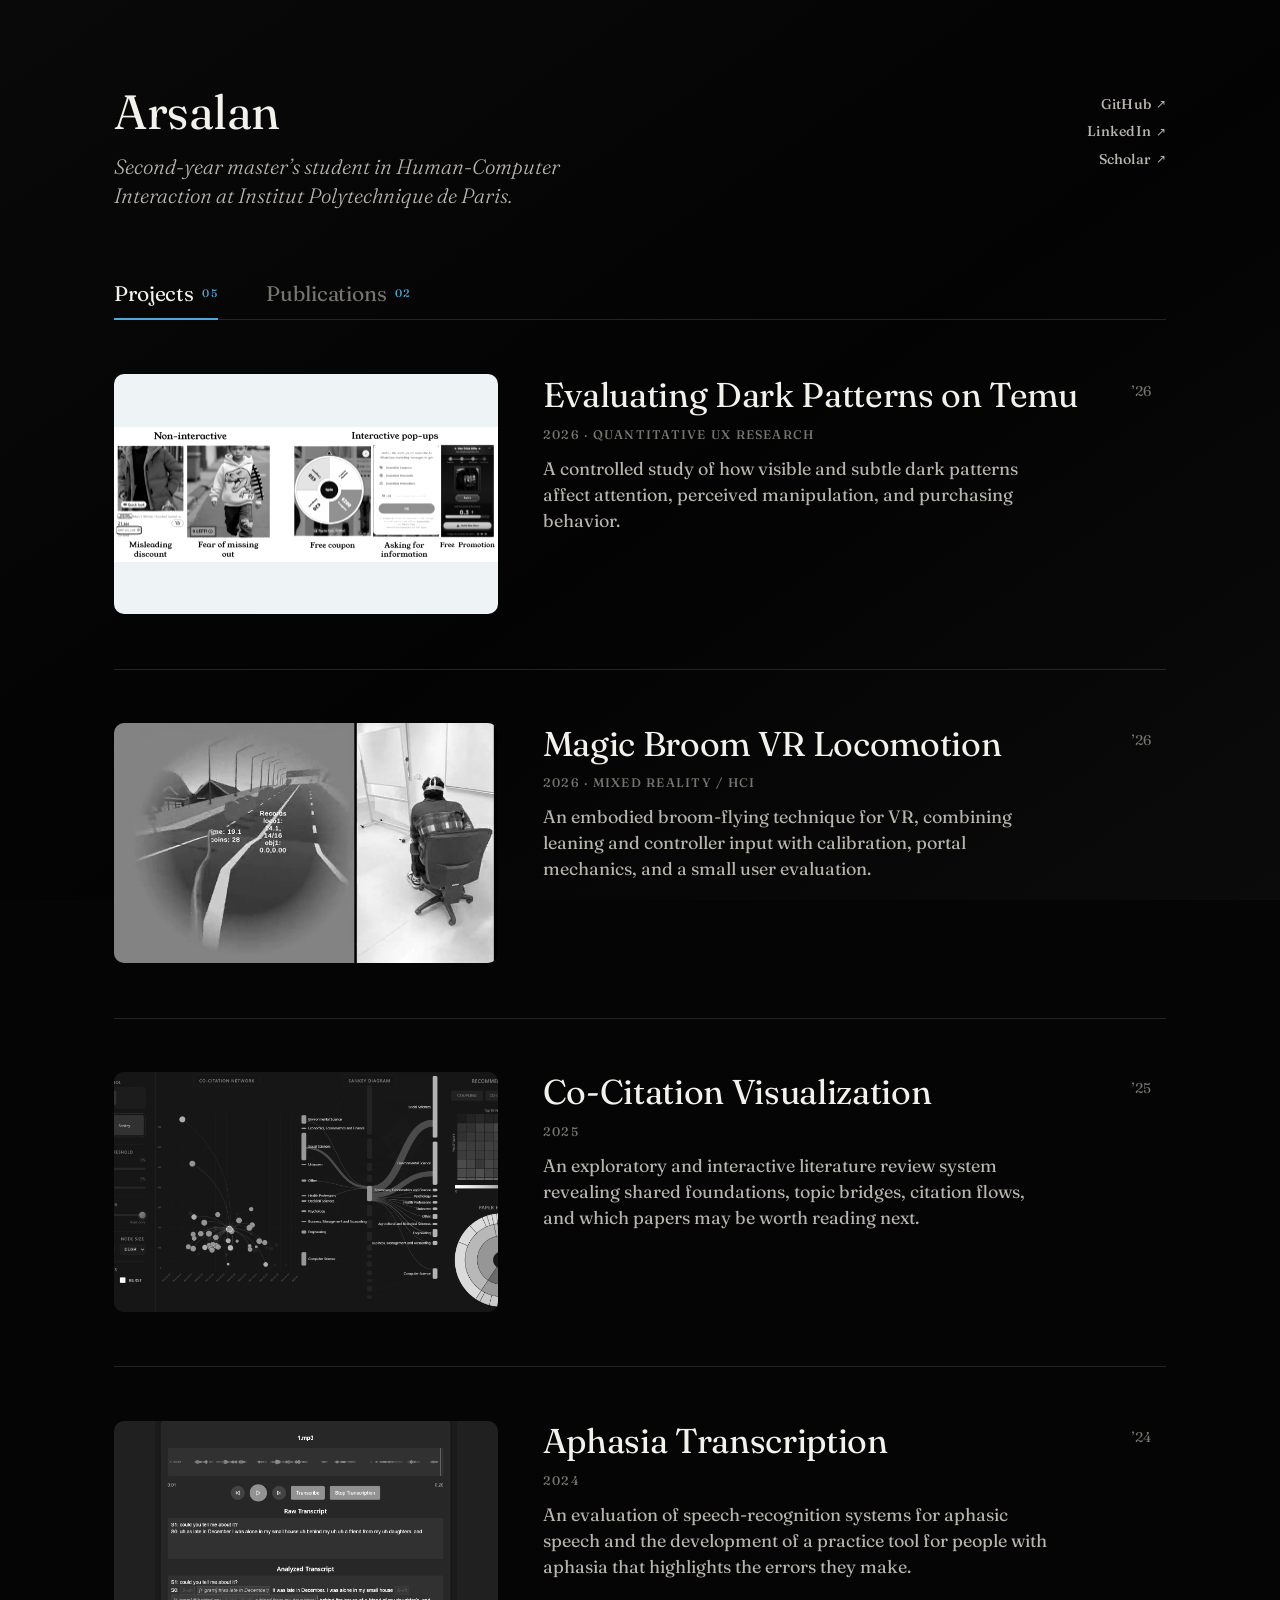
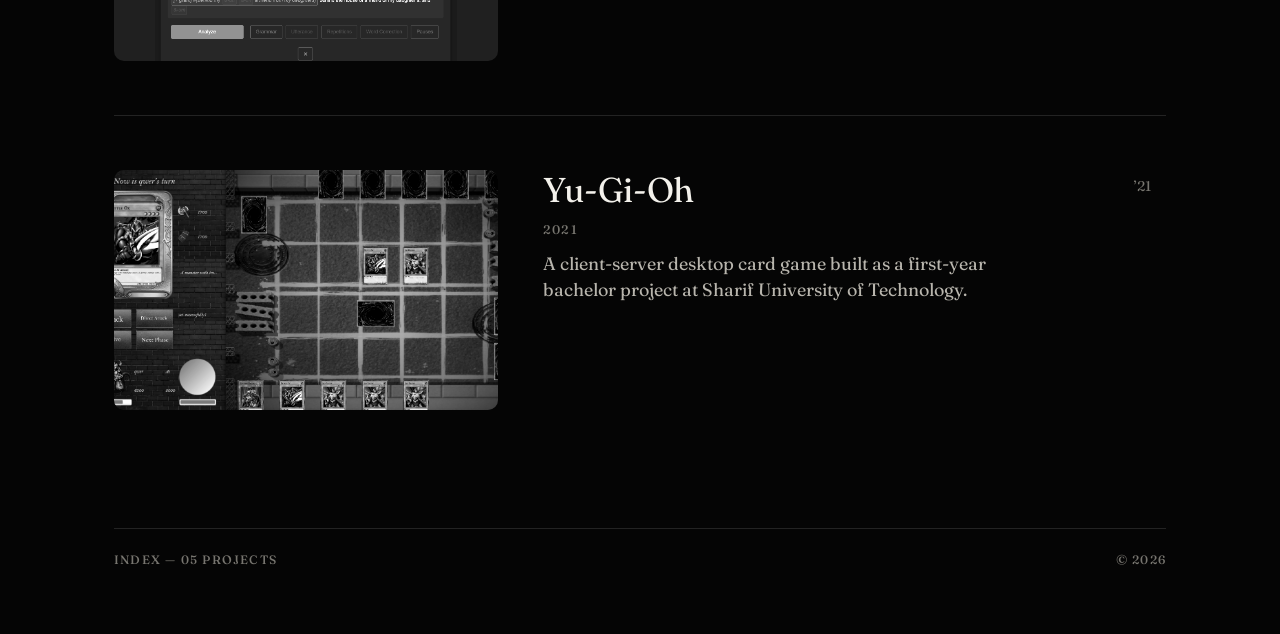
==== index.html @ 15776ea9 "initial commit" ====
<!DOCTYPE html>
<html lang="en" data-theme="dark">
<head>
  <meta charset="UTF-8" />
  <meta name="viewport" content="width=device-width, initial-scale=1.0" />
  <title>Arsalan — Index of Work</title>
  <meta name="description" content="Selected work. An index of projects, most recent first." />

  <!-- Fonts: one family throughout — Fraunces, from display sizes down to the small caps labels. Degrades gracefully offline. -->
  <link rel="preconnect" href="https://fonts.googleapis.com" />
  <link rel="preconnect" href="https://fonts.gstatic.com" crossorigin />
  <link href="https://fonts.googleapis.com/css2?family=Fraunces:ital,opsz,wght@0,9..144,300..600;1,9..144,300..500&display=swap" rel="stylesheet" />

  <link rel="stylesheet" href="style.css" />
</head>
<body>
  <!-- thin hairline that fills as you scroll -->
  <div class="scroll-progress" aria-hidden="true"></div>

  <div class="page">
    <!-- ───────────────  MASTHEAD  ─────────────── -->
    <!-- EDIT: your name + one-line description live here. -->
    <header class="masthead">
      <div class="masthead__id">
        <h1 class="masthead__name">Arsalan</h1>
        <p class="masthead__bio">Second-year master&rsquo;s student in Human-Computer Interaction at Institut Polytechnique de Paris.</p>
      </div>

      <div class="masthead__meta">
        <nav class="links" aria-label="Profiles">
          <a href="https://github.com/Arsalan-Fard" target="_blank" rel="noopener noreferrer">GitHub<span class="links__arrow" aria-hidden="true">↗</span></a>
          <a href="https://www.linkedin.com/in/arsalan-masoudifard/" target="_blank" rel="noopener noreferrer">LinkedIn<span class="links__arrow" aria-hidden="true">↗</span></a>
          <a href="https://scholar.google.com/citations?user=Kw-3QMoAAAAJ&hl=en" target="_blank" rel="noopener noreferrer">Scholar<span class="links__arrow" aria-hidden="true">↗</span></a>
        </nav>
      </div>
    </header>

    <nav class="work-tabs" aria-label="Portfolio sections">
      <div class="work-tabs__rail" role="tablist" aria-label="Work type">
        <button class="work-tab" id="tab-projects" type="button" role="tab" aria-selected="true" aria-controls="panel-projects" tabindex="0" data-tab="projects">
          <span>Projects</span><span class="work-tab__count">05</span>
        </button>
        <button class="work-tab" id="tab-publications" type="button" role="tab" aria-selected="false" aria-controls="panel-publications" tabindex="-1" data-tab="publications">
          <span>Publications</span><span class="work-tab__count">02</span>
        </button>
      </div>
    </nav>

    <!-- ───────────────  INDEX OF WORK  ─────────────── -->
    <main class="index">
      <section class="tab-panel" id="panel-projects" role="tabpanel" aria-labelledby="tab-projects" data-tab-panel="projects">
        <ol class="works">

        <!-- 01 -->
        <li class="work is-hidden" style="--i:0">
          <a class="work__link" href="Quant UX/index.html">
            <span class="work__thumb work__thumb--contain work__thumb--paper">
              <img src="Quant UX/image-10-1536x543.png" alt="Five dark patterns tested in the Temu quantitative UX study" loading="eager" width="1536" height="543" />
            </span>
            <span class="work__body">
              <h2 class="work__title">Evaluating Dark Patterns on Temu</h2>
              <span class="work__meta">2026 &middot; Quantitative UX Research</span>
              <p class="work__desc">A controlled study of how visible and subtle dark patterns affect attention, perceived manipulation, and purchasing behavior.</p>
            </span>
            <span class="work__year" aria-hidden="true">&rsquo;26<span class="work__arrow">&nearr;</span></span>
          </a>
        </li>

        <!-- 02 -->
        <li class="work is-hidden" style="--i:1">
          <a class="work__link" href="VR Locomotion/index.html">
            <span class="work__thumb">
              <img src="VR Locomotion/broom-demo-poster.jpg" alt="Magic Broom VR locomotion demonstration beside the seated participant" loading="lazy" width="800" height="450" />
            </span>
            <span class="work__body">
              <h2 class="work__title">Magic Broom VR Locomotion</h2>
              <span class="work__meta">2026 &middot; Mixed Reality / HCI</span>
              <p class="work__desc">An embodied broom-flying technique for VR, combining leaning and controller input with calibration, portal mechanics, and a small user evaluation.</p>
            </span>
            <span class="work__year" aria-hidden="true">&rsquo;26<span class="work__arrow">&nearr;</span></span>
          </a>
        </li>

        <!-- 03 -->
        <li class="work is-hidden" style="--i:2">
          <a class="work__link" href="Paper Visualization/index.html">
            <span class="work__thumb">
              <img src="Paper Visualization/546653048-1ab09ee1-f453-43fa-9c39-141828956973.png" alt="Interactive co-citation network with paper recommendations and research-field hierarchy" loading="lazy" width="1892" height="886" />
            </span>
            <span class="work__body">
              <h2 class="work__title">Co-Citation Visualization</h2>
              <span class="work__meta">2025</span>
              <p class="work__desc">An exploratory and interactive literature review system revealing shared foundations, topic bridges, citation flows, and which papers may be worth reading next.</p>
            </span>
            <span class="work__year" aria-hidden="true">&rsquo;25<span class="work__arrow">&nearr;</span></span>
          </a>
        </li>

        <!-- 04 -->
        <li class="work is-hidden" style="--i:3">
          <a class="work__link" href="Aphasia/index.html">
            <span class="work__thumb work__thumb--contain">
              <img src="Aphasia/447314947-5bf6c34a-e2f3-4aad-94c4-6ced18934ef1.png" alt="Aphasia transcription demo showing waveform, raw transcript, and analyzed CHAT annotations" loading="lazy" width="1095" height="868" />
            </span>
            <span class="work__body">
              <h2 class="work__title">Aphasia Transcription</h2>
              <span class="work__meta">2024</span>
              <p class="work__desc">An evaluation of speech-recognition systems for aphasic speech and the development of a practice tool for people with aphasia that highlights the errors they make.</p>
            </span>
            <span class="work__year" aria-hidden="true">&rsquo;24<span class="work__arrow">&nearr;</span></span>
          </a>
        </li>

        <!-- 05 -->
        <li class="work is-hidden" style="--i:4">
          <a class="work__link" href="YuGiOh/index.html">
            <span class="work__thumb">
              <img src="YuGiOh/2.png" alt="Yu-Gi-Oh JavaFX duel board in play" loading="lazy" width="1267" height="707" />
            </span>
            <span class="work__body">
              <h2 class="work__title">Yu-Gi-Oh</h2>
              <span class="work__meta">2021</span>
              <p class="work__desc">A client-server desktop card game built as a first-year bachelor project at Sharif University of Technology.</p>
            </span>
            <span class="work__year" aria-hidden="true">&rsquo;21<span class="work__arrow">&nearr;</span></span>
          </a>
        </li>

        </ol>
      </section>

      <section class="tab-panel publications-panel" id="panel-publications" role="tabpanel" aria-labelledby="tab-publications" data-tab-panel="publications" hidden>
        <ol class="works publications-list">
          <li class="work is-hidden" style="--i:0">
            <a class="work__link" href="Digital Participatory Mapping/index.html">
              <span class="work__thumb work__thumb--contain work__thumb--paper">
                <img src="Digital Participatory Mapping/nordichi26adjunct-61-fig1.jpg" alt="Participatory mapping workshop setup with a projected tabletop map, and the four marker triggers" loading="eager" width="1121" height="696" />
              </span>
              <span class="work__body">
                <h2 class="work__title">Toward Low-Barrier Participatory Mapping Workshops</h2>
                <span class="work__meta">2026 &middot; NordiCHI &rsquo;26 Adjunct &middot; Tangible interaction</span>
                <p class="work__desc">Marker-based cardboard tools that turn an ordinary table into a projected, interactive map, with four triggering mechanisms tested across three workshops.</p>
              </span>
              <span class="work__year" aria-hidden="true">&rsquo;26<span class="work__arrow">&nearr;</span></span>
            </a>
          </li>

          <li class="work is-hidden" style="--i:1">
            <a class="work__link" href="Graph-RAG/index.html">
              <span class="work__thumb work__thumb--contain work__thumb--paper">
                <img src="Graph-RAG/396803948-e0079fed-b36f-4817-831f-4a8ea2b2416b.png" alt="Graph-RAG workflow for indexing cross-reference documents and evaluating software requirements" loading="lazy" width="1872" height="1015" />
              </span>
              <span class="work__body">
                <h2 class="work__title">Graph-RAG for Software Requirement Specfication</h2>
                <span class="work__meta">2024 &middot; arXiv:2412.08593 &middot; cs.SE / cs.IR</span>
                <p class="work__desc">A Graph-RAG and prompt-engineering framework for automated requirement traceability and compliance checks in Software Requirements Specifications.</p>
              </span>
              <span class="work__year" aria-hidden="true">&rsquo;24<span class="work__arrow">&nearr;</span></span>
            </a>
          </li>
        </ol>
      </section>
    </main>

    <footer class="colophon">
      <span data-index-label>Index — 05 projects</span>
      <span>© <span data-year>2026</span></span>
    </footer>
  </div>

  <script src="script.js"></script>
</body>
</html>
---- style.css ----
/* =========================================================
   Index of Work — an editorial archive, not a card grid.
   Palette: black · soft white · a single ocean-blue accent.
   Type: Fraunces alone — display sizes down to the small caps labels.
   ========================================================= */

:root {
  --paper:      #050505;
  --paper-2:    #101010;
  --ink:        #f3f1eb;
  --ink-soft:   #b8b5ad;
  --ink-faint:  #77756f;
  --rule:       rgba(255, 255, 255, 0.12);
  --accent:     #4ea9d8;
  --live:       #4ea9d8;
  --pulse:      78, 169, 216;

  --serif: "Fraunces", Georgia, "Times New Roman", serif;

  --edge: clamp(1.25rem, 5vw, 5rem);   /* page side padding */
  --maxw: 1180px;

  color-scheme: dark;
}

/* ---------- dark / day theme ---------- */
[data-theme="dark"] {
  --paper:     #050505;
  --paper-2:   #101010;
  --ink:       #f3f1eb;
  --ink-soft:  #b8b5ad;
  --ink-faint: #77756f;
  --rule:      rgba(255, 255, 255, 0.12);
  --accent:    #4ea9d8;
  --live:      #4ea9d8;
  --pulse:     78, 169, 216;
  color-scheme: dark;
}
[data-theme="dark"] body {
  background-image: linear-gradient(145deg, #090909 0%, #030303 54%, #0b0b0b 100%);
}

/* ---------- reset-ish ---------- */
*, *::before, *::after { box-sizing: border-box; }
* { margin: 0; }
html { -webkit-text-size-adjust: 100%; }

body {
  background: var(--paper);
  color: var(--ink);
  font-family: var(--serif);
  font-optical-sizing: auto;
  font-size: 16px;
  line-height: 1.5;
  -webkit-font-smoothing: antialiased;
  text-rendering: optimizeLegibility;
  background-image: linear-gradient(145deg, #090909 0%, #030303 54%, #0b0b0b 100%);
  background-attachment: fixed;
}

img { display: block; max-width: 100%; height: auto; }
a { color: inherit; text-decoration: none; }

::selection { background: var(--accent); color: var(--paper); }

/* ---------- scroll progress hairline ---------- */
.scroll-progress {
  position: fixed;
  inset: 0 0 auto 0;
  height: 2px;
  background: var(--accent);
  transform: scaleX(0);
  transform-origin: 0 50%;
  z-index: 100;
  will-change: transform;
}

/* ---------- layout shell ---------- */
.page {
  max-width: var(--maxw);
  margin-inline: auto;
  padding: clamp(2rem, 7vw, 5.5rem) var(--edge) 4rem;
}

/* =========================================================
   MASTHEAD
   ========================================================= */
.masthead {
  display: flex;
  justify-content: space-between;
  align-items: flex-start;
  gap: 2rem;
  padding-bottom: clamp(2.5rem, 6vw, 4.5rem);
}

.masthead__name {
  font-family: var(--serif);
  font-weight: 400;
  font-size: clamp(1.9rem, 4vw, 3rem);
  line-height: 1;
  letter-spacing: -0.01em;
}

.masthead__bio {
  font-family: var(--serif);
  font-style: italic;
  font-weight: 300;
  font-size: clamp(1.02rem, 2vw, 1.3rem);
  color: var(--ink-soft);
  max-width: 42ch;
  margin-top: 1rem;
  line-height: 1.4;
}

.masthead__meta {
  display: flex;
  flex-direction: column;
  align-items: flex-end;
  gap: 1rem;
  flex-shrink: 0;
  padding-top: 0.35rem;
}

/* profile links */
.links {
  display: flex;
  flex-direction: column;
  align-items: flex-end;
  gap: 0.4rem;
  font-family: var(--serif);
  font-size: 0.88rem;
  font-weight: 500;
  letter-spacing: 0.015em;
}
.links a {
  display: inline-flex;
  align-items: center;
  gap: 0.3rem;
  color: var(--ink-soft);
  transition: color 0.25s ease;
}
.links a:hover,
.links a:focus-visible { color: var(--accent); }
.links__arrow {
  font-size: 0.85em;
  transition: transform 0.3s cubic-bezier(0.22, 1, 0.36, 1);
}
.links a:hover .links__arrow,
.links a:focus-visible .links__arrow { transform: translate(2px, -2px); }

/* theme toggle */
.theme-toggle {
  display: inline-flex;
  align-items: center;
  gap: 0.45rem;
  padding: 0.4rem 0.78rem;
  background: transparent;
  border: 1px solid var(--rule);
  border-radius: 999px;
  color: var(--ink-soft);
  font-family: var(--serif);
  font-size: 0.7rem;
  font-weight: 500;
  letter-spacing: 0.14em;
  text-transform: uppercase;
  cursor: pointer;
  transition: color 0.25s ease, border-color 0.25s ease;
}
.theme-toggle:hover,
.theme-toggle:focus-visible {
  color: var(--accent);
  border-color: var(--accent);
}
.theme-toggle__icon { display: inline-block; }
.icon-sun { display: none; }
[data-theme="dark"] .icon-moon { display: none; }
[data-theme="dark"] .icon-sun { display: inline-block; }

/* =========================================================
   SECTION TABS
   ========================================================= */
.work-tabs {
  display: flex;
  justify-content: flex-start;
  margin: 0;
  border-bottom: 1px solid var(--rule);
}

.work-tabs__rail {
  display: flex;
  align-items: flex-end;
  gap: clamp(1.6rem, 4vw, 3rem);
}

.work-tab {
  position: relative;
  display: inline-flex;
  align-items: baseline;
  justify-content: flex-start;
  gap: 0.5rem;
  min-height: 0;
  padding: 0 0 0.85rem;
  border: 0;
  border-radius: 0;
  background: transparent;
  color: var(--ink-faint);
  /* same editorial voice as the work titles below, one step down in scale */
  font-family: var(--serif);
  font-size: clamp(1.05rem, 2.2vw, 1.32rem);
  font-weight: 400;
  line-height: 1.1;
  letter-spacing: -0.005em;
  cursor: pointer;
  transition: color 0.25s ease;
}

.work-tab:hover {
  color: var(--ink);
}

.work-tab[aria-selected="true"] {
  color: var(--ink);
}

.work-tab[aria-selected="true"]::after {
  content: "";
  position: absolute;
  right: 0;
  bottom: -1px;
  left: 0;
  height: 2px;
  background: var(--accent);
}

/* the count keeps the mono label voice — the serif + mono pairing
   used by every work row (title + meta/year) */
.work-tab__count {
  color: var(--accent);
  font-family: var(--serif);
  font-size: 0.68rem;
  font-weight: 500;
  letter-spacing: 0.14em;
  text-transform: uppercase;
  transform: translateY(-0.35em);
}

.tab-panel[hidden] {
  display: none;
}

.tab-panel:not([hidden]) {
  animation: tab-enter 0.4s cubic-bezier(0.22, 1, 0.36, 1);
}

#panel-projects .work:first-child::before,
#panel-projects .work:first-child::after {
  display: none;
}

@keyframes tab-enter {
  from { opacity: 0; transform: translateY(9px); }
  to { opacity: 1; transform: translateY(0); }
}

.publications-empty {
  display: grid;
  grid-template-columns: minmax(9rem, 0.45fr) minmax(0, 1fr);
  gap: 0.75rem clamp(2rem, 8vw, 7rem);
  min-height: 310px;
  padding: clamp(2.2rem, 6vw, 4.5rem) 0;
  border-bottom: 1px solid var(--rule);
  align-content: center;
}

.publications-empty__kicker {
  grid-row: 1 / span 3;
  color: var(--accent);
  font-size: 0.7rem;
  font-weight: 500;
  letter-spacing: 0.14em;
  text-transform: uppercase;
}

.publications-empty h2 {
  max-width: 18ch;
  font-family: var(--serif);
  font-size: clamp(1.8rem, 4vw, 3rem);
  font-weight: 400;
  line-height: 1.08;
}

.publications-empty > p:not(.publications-empty__kicker) {
  max-width: 52ch;
  color: var(--ink-soft);
  font-family: var(--serif);
  font-size: clamp(1rem, 1.8vw, 1.12rem);
}

.publications-empty a {
  width: fit-content;
  margin-top: 0.65rem;
  color: var(--ink);
  font-size: 0.74rem;
  font-weight: 500;
  letter-spacing: 0.12em;
  text-transform: uppercase;
  transition: color 0.25s ease, transform 0.25s ease;
}

.publications-empty a:hover,
.publications-empty a:focus-visible {
  color: var(--accent);
  transform: translateX(3px);
}

/* =========================================================
   WORKS — the index
   ========================================================= */
.works { list-style: none; padding: 0; }

.work { position: relative; }

/* top rule for every row */
.work::before {
  content: "";
  position: absolute;
  inset: 0 0 auto 0;
  height: 1px;
  background: var(--rule);
}
/* accent rule that sweeps across on hover */
.work::after {
  content: "";
  position: absolute;
  inset: 0 0 auto 0;
  height: 1px;
  background: var(--accent);
  transform: scaleX(0);
  transform-origin: 0 50%;
  transition: transform 0.55s cubic-bezier(0.22, 1, 0.36, 1);
}
.work:hover::after,
.work:focus-within::after { transform: scaleX(1); }

.work__link {
  display: grid;
  grid-template-columns: clamp(200px, 30vw, 400px) 1fr auto;
  gap: clamp(1.1rem, 3.5vw, 3rem);
  align-items: start;
  padding: clamp(1.8rem, 4.5vw, 3.4rem) 0;
}

/* --- thumbnail --- */
.work__thumb {
  display: block;
  overflow: hidden;
  border-radius: 10px;
  background: var(--paper-2);
  aspect-ratio: 16 / 10;
  position: relative;
}
.work__thumb img {
  width: 100%;
  height: 100%;
  object-fit: cover;
  /* duotone-ish at rest, resolves to full colour on hover */
  filter: grayscale(1) contrast(1.04) brightness(1.02);
  transform: scale(1.015);
  transition: filter 0.6s ease, transform 0.7s cubic-bezier(0.22, 1, 0.36, 1);
}
.work:hover .work__thumb img,
.work:focus-within .work__thumb img {
  filter: grayscale(0) contrast(1);
  transform: scale(1.05);
}

.work__thumb--contain {
  background: #202020;
}

.work__thumb--contain img {
  object-fit: contain;
  transform: scale(1);
}

.work__thumb--paper {
  background: #eef3f5;
}

.work:hover .work__thumb--contain img,
.work:focus-within .work__thumb--contain img {
  transform: scale(1.025);
}

/* --- body text --- */
.work__body { padding-top: 0.15rem; }

.work__status {
  display: flex;
  align-items: center;
  gap: 0.5rem;
  width: fit-content;
  font-family: var(--serif);
  font-size: 0.7rem;
  font-weight: 500;
  letter-spacing: 0.16em;
  text-transform: uppercase;
  color: var(--accent);
  margin-top: 0.7rem;
}
.work__dot {
  width: 7px;
  height: 7px;
  border-radius: 50%;
  background: var(--live);
  box-shadow: 0 0 0 0 rgba(var(--pulse), 0.55);
  animation: pulse 2.4s ease-out infinite;
}
@keyframes pulse {
  0%   { box-shadow: 0 0 0 0 rgba(var(--pulse), 0.5); }
  70%  { box-shadow: 0 0 0 9px rgba(var(--pulse), 0); }
  100% { box-shadow: 0 0 0 0 rgba(var(--pulse), 0); }
}

.work__title {
  font-family: var(--serif);
  font-weight: 400;
  font-size: clamp(1.5rem, 3.4vw, 2.15rem);
  line-height: 1.04;
  letter-spacing: -0.01em;
  display: inline-block;
  position: relative;
}
/* the title gets its own fine underline that draws on hover */
.work__title::after {
  content: "";
  position: absolute;
  left: 0;
  bottom: -0.12em;
  width: 100%;
  height: 1.5px;
  background: var(--accent);
  transform: scaleX(0);
  transform-origin: 0 50%;
  transition: transform 0.5s cubic-bezier(0.22, 1, 0.36, 1) 0.04s;
}
.work:hover .work__title::after,
.work:focus-within .work__title::after { transform: scaleX(1); }

.work__meta {
  display: block;
  font-family: var(--serif);
  font-size: 0.78rem;
  font-weight: 500;
  letter-spacing: 0.1em;
  color: var(--ink-faint);
  text-transform: uppercase;
  margin-top: 0.8rem;
}
.work__desc {
  font-family: var(--serif);
  font-size: clamp(0.98rem, 1.6vw, 1.12rem);
  color: var(--ink-soft);
  max-width: 42ch;
  margin-top: 0.7rem;
  line-height: 1.45;
}

/* --- year + arrow on the right --- */
.work__year {
  font-family: var(--serif);
  font-size: 0.88rem;
  font-variant-numeric: tabular-nums;
  color: var(--ink-faint);
  padding-top: 0.4rem;
  white-space: nowrap;
  transition: color 0.35s ease;
}
.work__arrow {
  display: inline-block;
  margin-left: 0.2rem;
  transform: translate(-2px, 2px);
  opacity: 0;
  transition: transform 0.4s cubic-bezier(0.22, 1, 0.36, 1), opacity 0.4s ease;
}
.work:hover .work__year,
.work:focus-within .work__year { color: var(--accent); }
.work:hover .work__arrow,
.work:focus-within .work__arrow { opacity: 1; transform: translate(0, 0); }

/* =========================================================
   CURRENT (top) project — set apart as "alive"
   ========================================================= */
.work--current .work__title { font-size: clamp(1.9rem, 4.6vw, 2.9rem); }
.work--current .work__desc  { font-size: clamp(1.04rem, 1.8vw, 1.2rem); max-width: 46ch; }

/* a slow sheen that periodically passes over the current thumbnail */
.work--current .work__thumb::after {
  content: "";
  position: absolute;
  inset: 0;
  background: linear-gradient(105deg, transparent 35%, rgba(255, 255, 255, 0.28) 50%, transparent 65%);
  transform: translateX(-120%);
  animation: sheen 7s ease-in-out infinite;
  pointer-events: none;
}
@keyframes sheen {
  0%, 62%  { transform: translateX(-120%); }
  78%      { transform: translateX(120%); }
  100%     { transform: translateX(120%); }
}

/* =========================================================
   COLOPHON
   ========================================================= */
.colophon {
  display: flex;
  justify-content: space-between;
  margin-top: clamp(2.5rem, 6vw, 4rem);
  padding-top: 1.4rem;
  border-top: 1px solid var(--rule);
  font-family: var(--serif);
  font-size: 0.76rem;
  font-weight: 500;
  letter-spacing: 0.1em;
  text-transform: uppercase;
  color: var(--ink-faint);
}

/* =========================================================
   SCROLL REVEAL
   ========================================================= */
.work.is-hidden {
  opacity: 0;
  transform: translateY(26px);
}
.work.is-visible {
  opacity: 1;
  transform: translateY(0);
  transition: opacity 0.8s ease, transform 0.8s cubic-bezier(0.22, 1, 0.36, 1);
}

/* =========================================================
   RESPONSIVE — stack the row on narrow screens
   ========================================================= */
@media (max-width: 720px) {
  .work-tabs {
    justify-content: flex-start;
  }

  .publications-empty {
    grid-template-columns: 1fr;
    align-content: start;
  }

  .publications-empty__kicker {
    grid-row: auto;
    margin-bottom: 1rem;
  }

  .work__link {
    grid-template-columns: 1fr;
    gap: 1.1rem;
  }
  .work__year { display: none; }
  .work__thumb { max-width: 100%; }
  .work__desc { max-width: 60ch; }
  .masthead {
    flex-direction: column;
    gap: 1.5rem;
  }
  .masthead__meta { align-items: flex-start; }
  .links { align-items: flex-start; }
}

/* =========================================================
   MOTION & ACCESSIBILITY
   ========================================================= */
.work__link:focus-visible {
  outline: 2px solid var(--accent);
  outline-offset: 6px;
  border-radius: 2px;
}
.theme-toggle:focus-visible,
.links a:focus-visible,
.work-tab:focus-visible,
.publications-empty a:focus-visible {
  outline: 2px solid var(--accent);
  outline-offset: 3px;
  border-radius: 4px;
}

@media (prefers-reduced-motion: reduce) {
  *, *::before, *::after {
    animation: none !important;
    transition-duration: 0.001ms !important;
  }
  .work.is-hidden { opacity: 1; transform: none; }
}
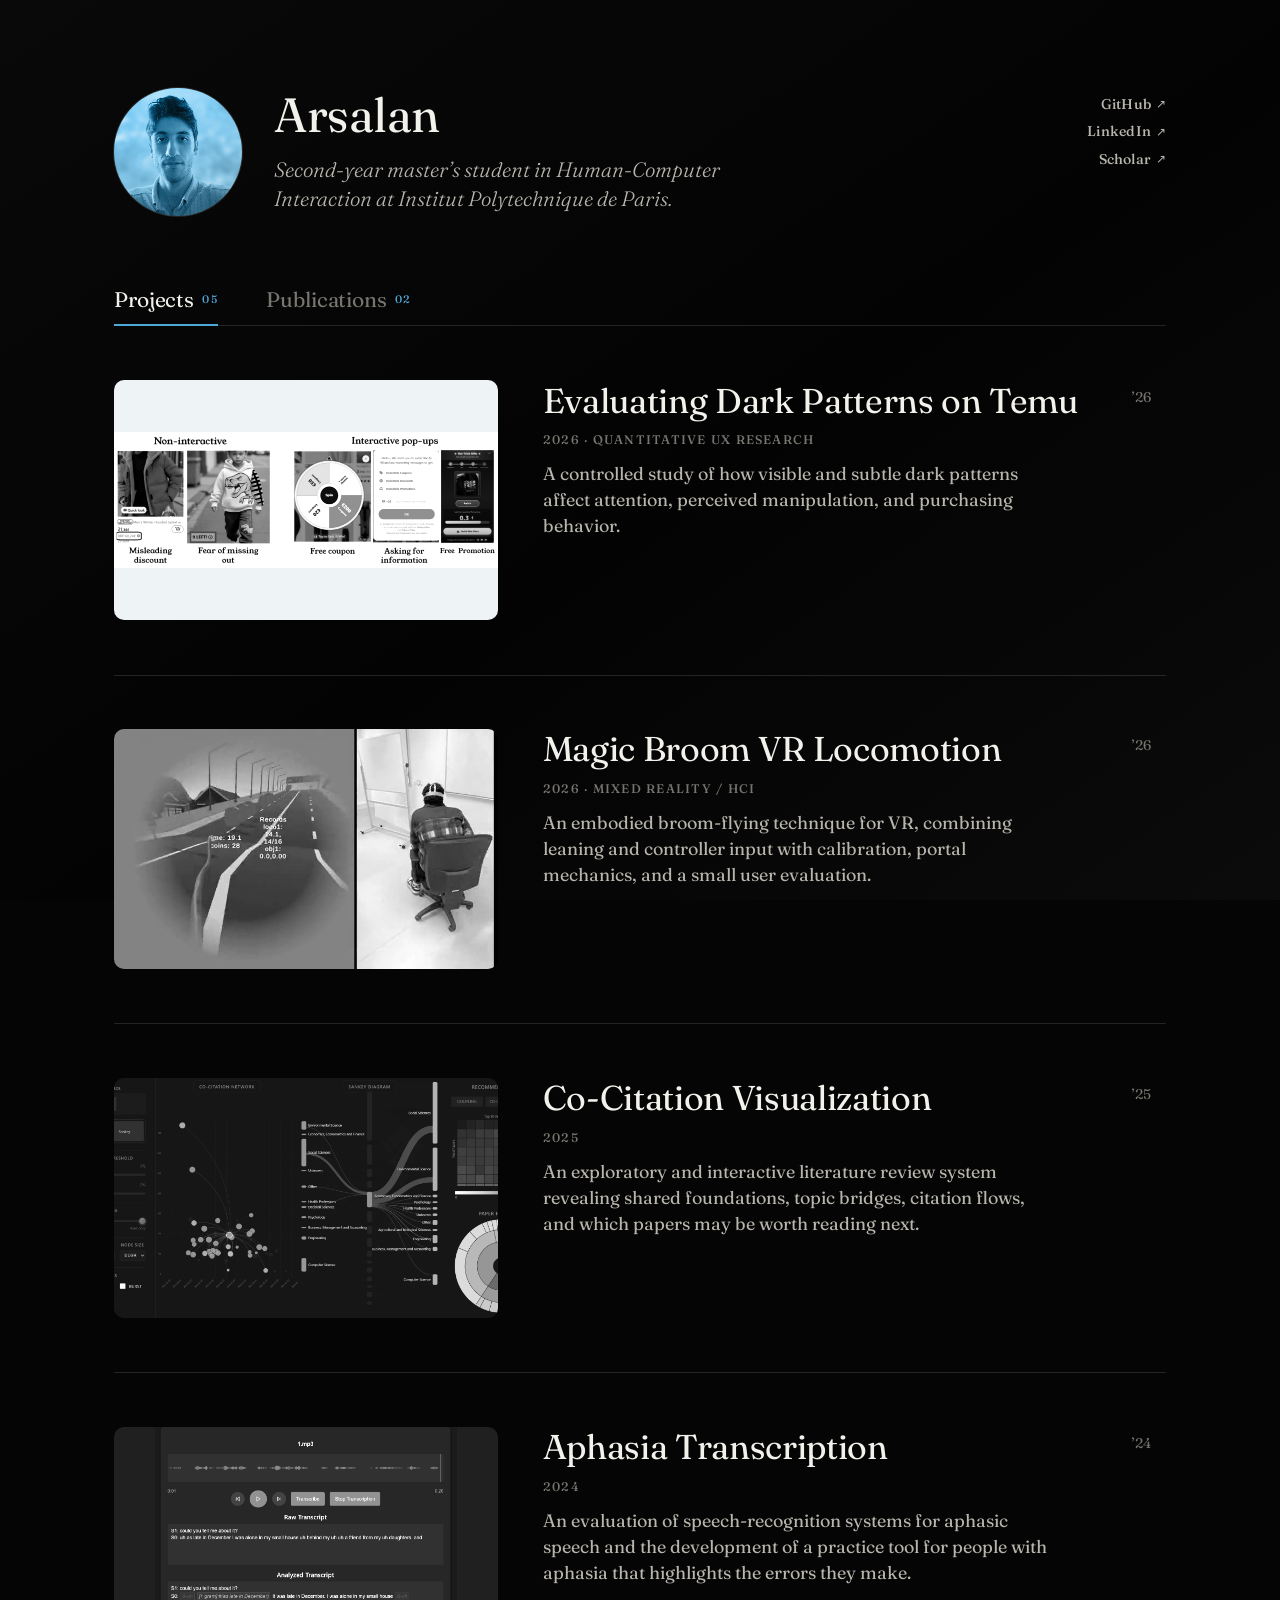
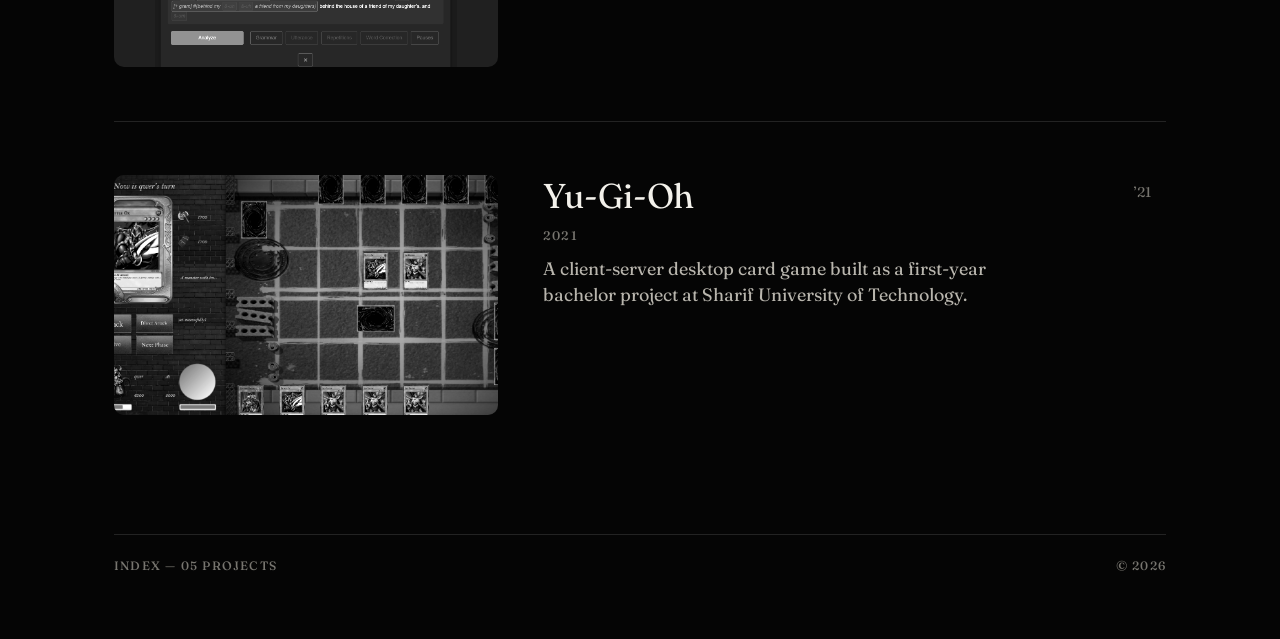
==== commit 6d589d45: "Added Avatar" ====
--- a/index.html
+++ b/index.html
@@ -22,8 +22,13 @@
     <!-- EDIT: your name + one-line description live here. -->
     <header class="masthead">
       <div class="masthead__id">
-        <h1 class="masthead__name">Arsalan</h1>
-        <p class="masthead__bio">Second-year master&rsquo;s student in Human-Computer Interaction at Institut Polytechnique de Paris.</p>
+        <span class="masthead__portrait">
+          <img src="profile.png" alt="Portrait of Arsalan" width="1007" height="1006" />
+        </span>
+        <div class="masthead__text">
+          <h1 class="masthead__name">Arsalan</h1>
+          <p class="masthead__bio">Second-year master&rsquo;s student in Human-Computer Interaction at Institut Polytechnique de Paris.</p>
+        </div>
       </div>
 
       <div class="masthead__meta">
--- a/style.css
+++ b/style.css
@@ -92,6 +92,46 @@
   gap: 2rem;
   padding-bottom: clamp(2.5rem, 6vw, 4.5rem);
 }
+
+.masthead__id {
+  display: flex;
+  align-items: center;
+  gap: clamp(1.2rem, 3vw, 2rem);
+}
+
+/* --- portrait: grayscale under an ocean-blue duotone, resolves
+       to full colour on hover — same motif as the work thumbnails --- */
+.masthead__portrait {
+  position: relative;
+  flex-shrink: 0;
+  width: clamp(88px, 11vw, 128px);
+  aspect-ratio: 1;
+  border-radius: 50%;
+  overflow: hidden;
+  background: var(--paper-2);
+  box-shadow: 0 0 0 1px var(--rule);
+  isolation: isolate;
+}
+.masthead__portrait img {
+  width: 100%;
+  height: 100%;
+  object-fit: cover;
+  filter: grayscale(1) contrast(1.05) brightness(0.94);
+  transition: filter 0.6s ease;
+}
+.masthead__portrait::after {
+  content: "";
+  position: absolute;
+  inset: 0;
+  background: linear-gradient(160deg, rgba(var(--pulse), 0.95) 0%, rgba(var(--pulse), 0.55) 100%);
+  mix-blend-mode: color;
+  transition: opacity 0.6s ease;
+  pointer-events: none;
+}
+.masthead__portrait:hover img,
+.masthead__id:hover .masthead__portrait img { filter: grayscale(0) contrast(1) brightness(1); }
+.masthead__portrait:hover::after,
+.masthead__id:hover .masthead__portrait::after { opacity: 0; }
 
 .masthead__name {
   font-family: var(--serif);
